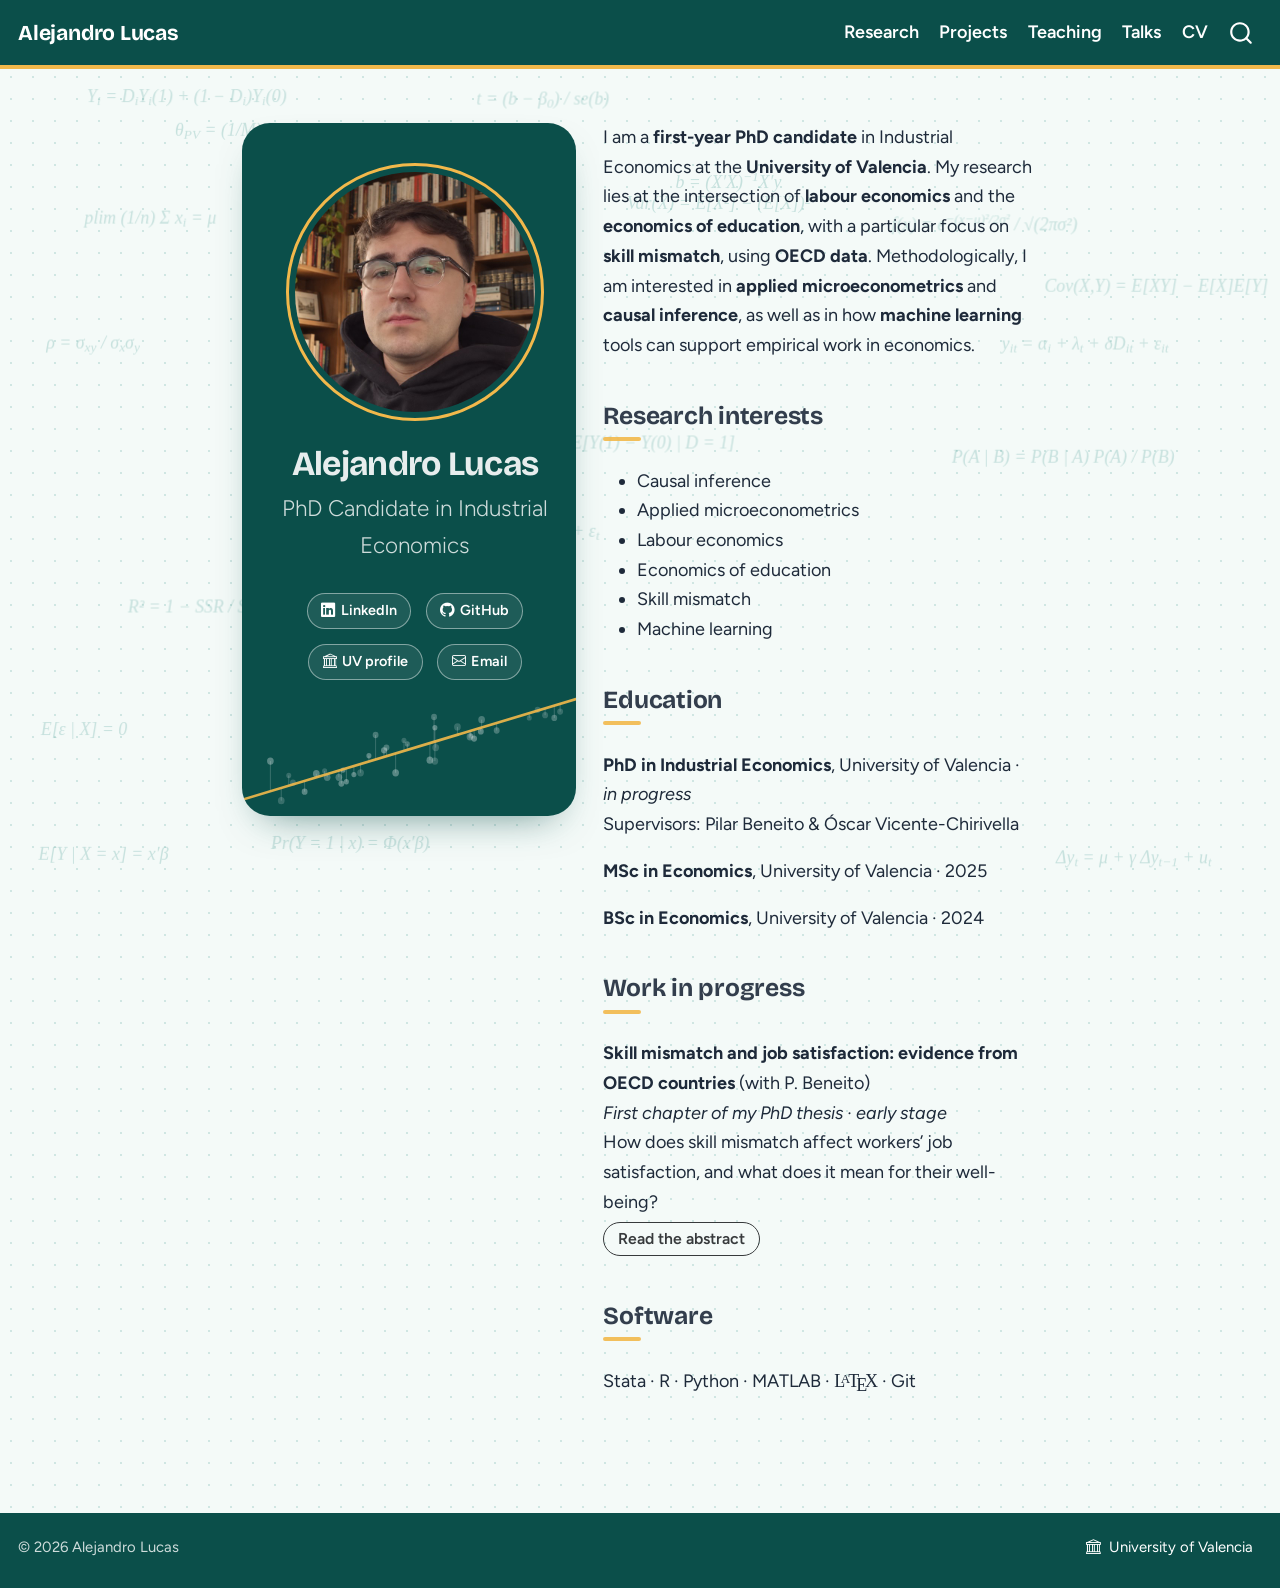
==== docs/index.html @ 22ff2247 "Initial commit" ====
<!DOCTYPE html>
<html xmlns="http://www.w3.org/1999/xhtml" lang="en" xml:lang="en"><head>

<meta charset="utf-8">
<meta name="generator" content="quarto-1.3.450">

<meta name="viewport" content="width=device-width, initial-scale=1.0, user-scalable=yes">


<title>Alejandro Lucas</title>
<style>
code{white-space: pre-wrap;}
span.smallcaps{font-variant: small-caps;}
div.columns{display: flex; gap: min(4vw, 1.5em);}
div.column{flex: auto; overflow-x: auto;}
div.hanging-indent{margin-left: 1.5em; text-indent: -1.5em;}
ul.task-list{list-style: none;}
ul.task-list li input[type="checkbox"] {
  width: 0.8em;
  margin: 0 0.8em 0.2em -1em; /* quarto-specific, see https://github.com/quarto-dev/quarto-cli/issues/4556 */ 
  vertical-align: middle;
}
</style>


<script src="site_libs/quarto-nav/quarto-nav.js"></script>
<script src="site_libs/quarto-nav/headroom.min.js"></script>
<script src="site_libs/clipboard/clipboard.min.js"></script>
<script src="site_libs/quarto-search/autocomplete.umd.js"></script>
<script src="site_libs/quarto-search/fuse.min.js"></script>
<script src="site_libs/quarto-search/quarto-search.js"></script>
<meta name="quarto:offset" content="./">
<link href="./files/favicon.svg" rel="icon" type="image/svg+xml">
<script src="site_libs/quarto-html/quarto.js"></script>
<script src="site_libs/quarto-html/popper.min.js"></script>
<script src="site_libs/quarto-html/tippy.umd.min.js"></script>
<link href="site_libs/quarto-html/tippy.css" rel="stylesheet">
<link href="site_libs/quarto-html/quarto-syntax-highlighting.css" rel="stylesheet" id="quarto-text-highlighting-styles">
<script src="site_libs/bootstrap/bootstrap.min.js"></script>
<link href="site_libs/bootstrap/bootstrap-icons.css" rel="stylesheet">
<link href="site_libs/bootstrap/bootstrap.min.css" rel="stylesheet" id="quarto-bootstrap" data-mode="light">
<script id="quarto-search-options" type="application/json">{
  "location": "navbar",
  "copy-button": false,
  "collapse-after": 3,
  "panel-placement": "end",
  "type": "overlay",
  "limit": 20,
  "language": {
    "search-no-results-text": "No results",
    "search-matching-documents-text": "matching documents",
    "search-copy-link-title": "Copy link to search",
    "search-hide-matches-text": "Hide additional matches",
    "search-more-match-text": "more match in this document",
    "search-more-matches-text": "more matches in this document",
    "search-clear-button-title": "Clear",
    "search-detached-cancel-button-title": "Cancel",
    "search-submit-button-title": "Submit",
    "search-label": "Search"
  }
}</script>
<style>html{ scroll-behavior: smooth; }</style>


</head>

<body class="nav-fixed fullcontent">

<div id="quarto-search-results"></div>
  <header id="quarto-header" class="headroom fixed-top">
    <nav class="navbar navbar-expand-lg navbar-dark ">
      <div class="navbar-container container-fluid">
      <div class="navbar-brand-container">
    <a class="navbar-brand" href="./index.html">
    <span class="navbar-title">Alejandro Lucas</span>
    </a>
  </div>
            <div id="quarto-search" class="" title="Search"></div>
          <button class="navbar-toggler" type="button" data-bs-toggle="collapse" data-bs-target="#navbarCollapse" aria-controls="navbarCollapse" aria-expanded="false" aria-label="Toggle navigation" onclick="if (window.quartoToggleHeadroom) { window.quartoToggleHeadroom(); }">
  <span class="navbar-toggler-icon"></span>
</button>
          <div class="collapse navbar-collapse" id="navbarCollapse">
            <ul class="navbar-nav navbar-nav-scroll ms-auto">
  <li class="nav-item">
    <a class="nav-link" href="./research.html" rel="" target="">
 <span class="menu-text">Research</span></a>
  </li>  
  <li class="nav-item">
    <a class="nav-link" href="./projects.html" rel="" target="">
 <span class="menu-text">Projects</span></a>
  </li>  
  <li class="nav-item">
    <a class="nav-link" href="./teaching.html" rel="" target="">
 <span class="menu-text">Teaching</span></a>
  </li>  
  <li class="nav-item">
    <a class="nav-link" href="./media.html" rel="" target="">
 <span class="menu-text">Talks</span></a>
  </li>  
  <li class="nav-item">
    <a class="nav-link" href="./files/CV.pdf" rel="" target="">
 <span class="menu-text">CV</span></a>
  </li>  
</ul>
            <div class="quarto-navbar-tools">
</div>
          </div> <!-- /navcollapse -->
      </div> <!-- /container-fluid -->
    </nav>
</header>
<!-- content -->
<div id="quarto-content" class="quarto-container page-columns page-rows-contents page-layout-article page-navbar">
<!-- sidebar -->
<!-- margin-sidebar -->
    
<!-- main -->
<div class="quarto-about-trestles">
  <div class="about-entity">
    <img src="files/profile.jpg" class="about-image
  round " style="height: 14em; width: 14em;">
<header id="title-block-header" class="quarto-title-block default">
<div class="quarto-title">
<h1 class="title">Alejandro Lucas</h1>
<p class="subtitle lead">PhD Candidate in Industrial Economics</p>
</div>
<div class="quarto-title-meta">
  </div>
</header>
    <div class="about-links">
  <a href="https://www.linkedin.com/in/alejandro-lucas-797530392/" class="about-link" rel="" target="">
    <i class="bi bi-linkedin"></i>
     <span class="about-link-text">LinkedIn</span>
  </a>
  <a href="https://github.com/aluse33" class="about-link" rel="" target="">
    <i class="bi bi-github"></i>
     <span class="about-link-text">GitHub</span>
  </a>
  <a href="https://www.uv.es/uvweb/universidad/es/ficha-persona-1285950309813.html?p2=lusea@uv.es&amp;idA=" class="about-link" rel="" target="">
    <i class="bi bi-bank"></i>
     <span class="about-link-text">UV profile</span>
  </a>
  <a href="mailto:alejandro.lucas@uv.es" class="about-link" rel="" target="">
    <i class="bi bi-envelope"></i>
     <span class="about-link-text">Email</span>
  </a>
</div>
  </div>
  <div class="about-contents"><main class="content" id="quarto-document-content">
<p>I am a <strong>first-year PhD candidate</strong> in Industrial Economics at the <strong>University of Valencia</strong>. My research lies at the intersection of <strong>labour economics</strong> and the <strong>economics of education</strong>, with a particular focus on <strong>skill mismatch</strong>, using <strong>OECD data</strong>. Methodologically, I am interested in <strong>applied microeconometrics</strong> and <strong>causal inference</strong>, as well as in how <strong>machine learning</strong> tools can support empirical work in economics.</p>
<section id="research-interests" class="level2">
<h2 data-anchor-id="research-interests">Research interests</h2>
<ul>
<li>Causal inference</li>
<li>Applied microeconometrics</li>
<li>Labour economics</li>
<li>Economics of education</li>
<li>Skill mismatch</li>
<li>Machine learning</li>
</ul>
</section>
<section id="education" class="level2">
<h2 data-anchor-id="education">Education</h2>
<p><strong>PhD in Industrial Economics</strong>, University of Valencia · <em>in progress</em><br>
Supervisors: Pilar Beneito &amp; Óscar Vicente-Chirivella</p>
<p><strong>MSc in Economics</strong>, University of Valencia · 2025</p>
<p><strong>BSc in Economics</strong>, University of Valencia · 2024</p>
</section>
<section id="work-in-progress" class="level2">
<h2 data-anchor-id="work-in-progress">Work in progress</h2>
<p><strong>Skill mismatch and job satisfaction: evidence from OECD countries</strong> (with P. Beneito)<br>
<em>First chapter of my PhD thesis · early stage</em><br>
How does skill mismatch affect workers’ job satisfaction, and what does it mean for their well-being?<br>
<a href="./research.html" class="btn btn-outline-dark btn-sm">Read the abstract</a></p>
</section>
<section id="software" class="level2">
<h2 data-anchor-id="software">Software</h2>
<p>Stata · R · Python · MATLAB · <span class="latex">L<span class="latex-a">a</span>T<span class="latex-e">e</span>X</span> · Git</p>


</section>
</main></div>
</div>
 <!-- /main -->
<!-- Ecuaciones que flotan por el fondo de la página.
     Para quitarlas: borra la línea "include-after-body: equations.html" de _quarto.yml.
     Para añadir o cambiar ecuaciones: edita la lista EQS de abajo (se admite <sub> y <sup>). -->
<div class="eq-float" aria-hidden="true"></div>
<script>
(function () {
  var EQS = [
    "b = (X′X)<sup>−1</sup>X′y",
    "τ<sub>ATT</sub> = E[Y(1) − Y(0) | D = 1]",
    "E[ε | X] = 0",
    "LATE = Cov(Y,Z) / Cov(D,Z)",
    "y<sub>t</sub> = φ y<sub>t−1</sub> + ε<sub>t</sub>",
    "Pr(Y = 1 | x) = Φ(x′β)",
    "Y<sub>i</sub> = D<sub>i</sub>Y<sub>i</sub>(1) + (1 − D<sub>i</sub>)Y<sub>i</sub>(0)",
    "y<sub>it</sub> = α<sub>i</sub> + λ<sub>t</sub> + δD<sub>it</sub> + ε<sub>it</sub>",
    "√n (b − β) → N(0, V)",
    "Var(X) = E[X²] − (E[X])²",
    "Cov(X,Y) = E[XY] − E[X]E[Y]",
    "P(A | B) = P(B | A) P(A) / P(B)",
    "f(x) = e<sup>−(x−μ)²/2σ²</sup> / √(2πσ²)",
    "ℓ(θ) = Σ<sub>i</sub> log f(y<sub>i</sub> ; θ)",
    "R² = 1 − SSR / SST",
    "t = (b − β<sub>0</sub>) / se(b)",
    "min<sub>β</sub> Σ<sub>i</sub> (y<sub>i</sub> − x<sub>i</sub>′β)²",
    "ρ = σ<sub>xy</sub> / σ<sub>x</sub>σ<sub>y</sub>",
    "Δy<sub>t</sub> = μ + γ Δy<sub>t−1</sub> + u<sub>t</sub>",
    "E[Y | X = x] = x′β",
    "plim (1/n) Σ x<sub>i</sub> = μ",
    "θ<sub>PV</sub> = (1/M) Σ<sub>m</sub> θ<sub>m</sub>"
  ];

  var box = document.querySelector(".eq-float");
  if (!box) return;
  document.body.prepend(box);   // directamente en <body>, por detrás de todo el contenido
  var still = window.matchMedia("(prefers-reduced-motion: reduce)").matches;
  var n = window.innerWidth < 768 ? 10 : EQS.length;
  var W, H, items = [];

  function size() { W = window.innerWidth; H = window.innerHeight; }
  size();
  window.addEventListener("resize", size);

  for (var i = 0; i < n; i++) {
    var el = document.createElement("span");
    el.innerHTML = EQS[i];
    box.appendChild(el);
    var ang = Math.random() * 2 * Math.PI, speed = 6 + Math.random() * 10; // píxeles por segundo
    items.push({ el: el, x: Math.random() * W, y: Math.random() * H,
                 vx: Math.cos(ang) * speed, vy: Math.sin(ang) * speed, w: 0, h: 0 });
  }
  items.forEach(function (it) { it.w = it.el.offsetWidth; it.h = it.el.offsetHeight; });

  function place(it) { it.el.style.transform = "translate(" + it.x + "px," + it.y + "px)"; }
  items.forEach(place);
  if (still) return;

  var last = performance.now();
  function tick(now) {
    var dt = Math.min((now - last) / 1000, 0.1); last = now;
    items.forEach(function (it) {
      it.x += it.vx * dt; it.y += it.vy * dt;
      // al salir por un borde, reaparece por el contrario
      if (it.x > W) it.x = -it.w; else if (it.x < -it.w) it.x = W;
      if (it.y > H) it.y = -it.h; else if (it.y < -it.h) it.y = H;
      place(it);
    });
    requestAnimationFrame(tick);
  }
  requestAnimationFrame(tick);
})();
</script>
<script id="quarto-html-after-body" type="application/javascript">
window.document.addEventListener("DOMContentLoaded", function (event) {
  const toggleBodyColorMode = (bsSheetEl) => {
    const mode = bsSheetEl.getAttribute("data-mode");
    const bodyEl = window.document.querySelector("body");
    if (mode === "dark") {
      bodyEl.classList.add("quarto-dark");
      bodyEl.classList.remove("quarto-light");
    } else {
      bodyEl.classList.add("quarto-light");
      bodyEl.classList.remove("quarto-dark");
    }
  }
  const toggleBodyColorPrimary = () => {
    const bsSheetEl = window.document.querySelector("link#quarto-bootstrap");
    if (bsSheetEl) {
      toggleBodyColorMode(bsSheetEl);
    }
  }
  toggleBodyColorPrimary();  
  const isCodeAnnotation = (el) => {
    for (const clz of el.classList) {
      if (clz.startsWith('code-annotation-')) {                     
        return true;
      }
    }
    return false;
  }
  const clipboard = new window.ClipboardJS('.code-copy-button', {
    text: function(trigger) {
      const codeEl = trigger.previousElementSibling.cloneNode(true);
      for (const childEl of codeEl.children) {
        if (isCodeAnnotation(childEl)) {
          childEl.remove();
        }
      }
      return codeEl.innerText;
    }
  });
  clipboard.on('success', function(e) {
    // button target
    const button = e.trigger;
    // don't keep focus
    button.blur();
    // flash "checked"
    button.classList.add('code-copy-button-checked');
    var currentTitle = button.getAttribute("title");
    button.setAttribute("title", "Copied!");
    let tooltip;
    if (window.bootstrap) {
      button.setAttribute("data-bs-toggle", "tooltip");
      button.setAttribute("data-bs-placement", "left");
      button.setAttribute("data-bs-title", "Copied!");
      tooltip = new bootstrap.Tooltip(button, 
        { trigger: "manual", 
          customClass: "code-copy-button-tooltip",
          offset: [0, -8]});
      tooltip.show();    
    }
    setTimeout(function() {
      if (tooltip) {
        tooltip.hide();
        button.removeAttribute("data-bs-title");
        button.removeAttribute("data-bs-toggle");
        button.removeAttribute("data-bs-placement");
      }
      button.setAttribute("title", currentTitle);
      button.classList.remove('code-copy-button-checked');
    }, 1000);
    // clear code selection
    e.clearSelection();
  });
  function tippyHover(el, contentFn) {
    const config = {
      allowHTML: true,
      content: contentFn,
      maxWidth: 500,
      delay: 100,
      arrow: false,
      appendTo: function(el) {
          return el.parentElement;
      },
      interactive: true,
      interactiveBorder: 10,
      theme: 'quarto',
      placement: 'bottom-start'
    };
    window.tippy(el, config); 
  }
  const noterefs = window.document.querySelectorAll('a[role="doc-noteref"]');
  for (var i=0; i<noterefs.length; i++) {
    const ref = noterefs[i];
    tippyHover(ref, function() {
      // use id or data attribute instead here
      let href = ref.getAttribute('data-footnote-href') || ref.getAttribute('href');
      try { href = new URL(href).hash; } catch {}
      const id = href.replace(/^#\/?/, "");
      const note = window.document.getElementById(id);
      return note.innerHTML;
    });
  }
      let selectedAnnoteEl;
      const selectorForAnnotation = ( cell, annotation) => {
        let cellAttr = 'data-code-cell="' + cell + '"';
        let lineAttr = 'data-code-annotation="' +  annotation + '"';
        const selector = 'span[' + cellAttr + '][' + lineAttr + ']';
        return selector;
      }
      const selectCodeLines = (annoteEl) => {
        const doc = window.document;
        const targetCell = annoteEl.getAttribute("data-target-cell");
        const targetAnnotation = annoteEl.getAttribute("data-target-annotation");
        const annoteSpan = window.document.querySelector(selectorForAnnotation(targetCell, targetAnnotation));
        const lines = annoteSpan.getAttribute("data-code-lines").split(",");
        const lineIds = lines.map((line) => {
          return targetCell + "-" + line;
        })
        let top = null;
        let height = null;
        let parent = null;
        if (lineIds.length > 0) {
            //compute the position of the single el (top and bottom and make a div)
            const el = window.document.getElementById(lineIds[0]);
            top = el.offsetTop;
            height = el.offsetHeight;
            parent = el.parentElement.parentElement;
          if (lineIds.length > 1) {
            const lastEl = window.document.getElementById(lineIds[lineIds.length - 1]);
            const bottom = lastEl.offsetTop + lastEl.offsetHeight;
            height = bottom - top;
          }
          if (top !== null && height !== null && parent !== null) {
            // cook up a div (if necessary) and position it 
            let div = window.document.getElementById("code-annotation-line-highlight");
            if (div === null) {
              div = window.document.createElement("div");
              div.setAttribute("id", "code-annotation-line-highlight");
              div.style.position = 'absolute';
              parent.appendChild(div);
            }
            div.style.top = top - 2 + "px";
            div.style.height = height + 4 + "px";
            let gutterDiv = window.document.getElementById("code-annotation-line-highlight-gutter");
            if (gutterDiv === null) {
              gutterDiv = window.document.createElement("div");
              gutterDiv.setAttribute("id", "code-annotation-line-highlight-gutter");
              gutterDiv.style.position = 'absolute';
              const codeCell = window.document.getElementById(targetCell);
              const gutter = codeCell.querySelector('.code-annotation-gutter');
              gutter.appendChild(gutterDiv);
            }
            gutterDiv.style.top = top - 2 + "px";
            gutterDiv.style.height = height + 4 + "px";
          }
          selectedAnnoteEl = annoteEl;
        }
      };
      const unselectCodeLines = () => {
        const elementsIds = ["code-annotation-line-highlight", "code-annotation-line-highlight-gutter"];
        elementsIds.forEach((elId) => {
          const div = window.document.getElementById(elId);
          if (div) {
            div.remove();
          }
        });
        selectedAnnoteEl = undefined;
      };
      // Attach click handler to the DT
      const annoteDls = window.document.querySelectorAll('dt[data-target-cell]');
      for (const annoteDlNode of annoteDls) {
        annoteDlNode.addEventListener('click', (event) => {
          const clickedEl = event.target;
          if (clickedEl !== selectedAnnoteEl) {
            unselectCodeLines();
            const activeEl = window.document.querySelector('dt[data-target-cell].code-annotation-active');
            if (activeEl) {
              activeEl.classList.remove('code-annotation-active');
            }
            selectCodeLines(clickedEl);
            clickedEl.classList.add('code-annotation-active');
          } else {
            // Unselect the line
            unselectCodeLines();
            clickedEl.classList.remove('code-annotation-active');
          }
        });
      }
  const findCites = (el) => {
    const parentEl = el.parentElement;
    if (parentEl) {
      const cites = parentEl.dataset.cites;
      if (cites) {
        return {
          el,
          cites: cites.split(' ')
        };
      } else {
        return findCites(el.parentElement)
      }
    } else {
      return undefined;
    }
  };
  var bibliorefs = window.document.querySelectorAll('a[role="doc-biblioref"]');
  for (var i=0; i<bibliorefs.length; i++) {
    const ref = bibliorefs[i];
    const citeInfo = findCites(ref);
    if (citeInfo) {
      tippyHover(citeInfo.el, function() {
        var popup = window.document.createElement('div');
        citeInfo.cites.forEach(function(cite) {
          var citeDiv = window.document.createElement('div');
          citeDiv.classList.add('hanging-indent');
          citeDiv.classList.add('csl-entry');
          var biblioDiv = window.document.getElementById('ref-' + cite);
          if (biblioDiv) {
            citeDiv.innerHTML = biblioDiv.innerHTML;
          }
          popup.appendChild(citeDiv);
        });
        return popup.innerHTML;
      });
    }
  }
});
</script>
</div> <!-- /content -->
<footer class="footer">
  <div class="nav-footer">
    <div class="nav-footer-left">© 2026 Alejandro Lucas</div>   
    <div class="nav-footer-center">
      &nbsp;
    </div>
    <div class="nav-footer-right">
      <ul class="footer-items list-unstyled">
    <li class="nav-item">
    <a class="nav-link" href="https://www.uv.es"><i class="bi bi-bank"></i>&nbsp; University of Valencia</a>
  </li>  
</ul>
    </div>
  </div>
</footer>



<script src="site_libs/quarto-html/zenscroll-min.js"></script>
</body></html>
---- docs/site_libs/quarto-html/tippy.css ----
.tippy-box[data-animation=fade][data-state=hidden]{opacity:0}[data-tippy-root]{max-width:calc(100vw - 10px)}.tippy-box{position:relative;background-color:#333;color:#fff;border-radius:4px;font-size:14px;line-height:1.4;white-space:normal;outline:0;transition-property:transform,visibility,opacity}.tippy-box[data-placement^=top]>.tippy-arrow{bottom:0}.tippy-box[data-placement^=top]>.tippy-arrow:before{bottom:-7px;left:0;border-width:8px 8px 0;border-top-color:initial;transform-origin:center top}.tippy-box[data-placement^=bottom]>.tippy-arrow{top:0}.tippy-box[data-placement^=bottom]>.tippy-arrow:before{top:-7px;left:0;border-width:0 8px 8px;border-bottom-color:initial;transform-origin:center bottom}.tippy-box[data-placement^=left]>.tippy-arrow{right:0}.tippy-box[data-placement^=left]>.tippy-arrow:before{border-width:8px 0 8px 8px;border-left-color:initial;right:-7px;transform-origin:center left}.tippy-box[data-placement^=right]>.tippy-arrow{left:0}.tippy-box[data-placement^=right]>.tippy-arrow:before{left:-7px;border-width:8px 8px 8px 0;border-right-color:initial;transform-origin:center right}.tippy-box[data-inertia][data-state=visible]{transition-timing-function:cubic-bezier(.54,1.5,.38,1.11)}.tippy-arrow{width:16px;height:16px;color:#333}.tippy-arrow:before{content:"";position:absolute;border-color:transparent;border-style:solid}.tippy-content{position:relative;padding:5px 9px;z-index:1}
---- docs/site_libs/quarto-html/quarto-syntax-highlighting.css ----
/* quarto syntax highlight colors */
:root {
  --quarto-hl-ot-color: #003B4F;
  --quarto-hl-at-color: #657422;
  --quarto-hl-ss-color: #20794D;
  --quarto-hl-an-color: #5E5E5E;
  --quarto-hl-fu-color: #4758AB;
  --quarto-hl-st-color: #20794D;
  --quarto-hl-cf-color: #003B4F;
  --quarto-hl-op-color: #5E5E5E;
  --quarto-hl-er-color: #AD0000;
  --quarto-hl-bn-color: #AD0000;
  --quarto-hl-al-color: #AD0000;
  --quarto-hl-va-color: #111111;
  --quarto-hl-bu-color: inherit;
  --quarto-hl-ex-color: inherit;
  --quarto-hl-pp-color: #AD0000;
  --quarto-hl-in-color: #5E5E5E;
  --quarto-hl-vs-color: #20794D;
  --quarto-hl-wa-color: #5E5E5E;
  --quarto-hl-do-color: #5E5E5E;
  --quarto-hl-im-color: #00769E;
  --quarto-hl-ch-color: #20794D;
  --quarto-hl-dt-color: #AD0000;
  --quarto-hl-fl-color: #AD0000;
  --quarto-hl-co-color: #5E5E5E;
  --quarto-hl-cv-color: #5E5E5E;
  --quarto-hl-cn-color: #8f5902;
  --quarto-hl-sc-color: #5E5E5E;
  --quarto-hl-dv-color: #AD0000;
  --quarto-hl-kw-color: #003B4F;
}

/* other quarto variables */
:root {
  --quarto-font-monospace: SFMono-Regular, Menlo, Monaco, Consolas, "Liberation Mono", "Courier New", monospace;
}

pre > code.sourceCode > span {
  color: #003B4F;
}

code span {
  color: #003B4F;
}

code.sourceCode > span {
  color: #003B4F;
}

div.sourceCode,
div.sourceCode pre.sourceCode {
  color: #003B4F;
}

code span.ot {
  color: #003B4F;
  font-style: inherit;
}

code span.at {
  color: #657422;
  font-style: inherit;
}

code span.ss {
  color: #20794D;
  font-style: inherit;
}

code span.an {
  color: #5E5E5E;
  font-style: inherit;
}

code span.fu {
  color: #4758AB;
  font-style: inherit;
}

code span.st {
  color: #20794D;
  font-style: inherit;
}

code span.cf {
  color: #003B4F;
  font-style: inherit;
}

code span.op {
  color: #5E5E5E;
  font-style: inherit;
}

code span.er {
  color: #AD0000;
  font-style: inherit;
}

code span.bn {
  color: #AD0000;
  font-style: inherit;
}

code span.al {
  color: #AD0000;
  font-style: inherit;
}

code span.va {
  color: #111111;
  font-style: inherit;
}

code span.bu {
  font-style: inherit;
}

code span.ex {
  font-style: inherit;
}

code span.pp {
  color: #AD0000;
  font-style: inherit;
}

code span.in {
  color: #5E5E5E;
  font-style: inherit;
}

code span.vs {
  color: #20794D;
  font-style: inherit;
}

code span.wa {
  color: #5E5E5E;
  font-style: italic;
}

code span.do {
  color: #5E5E5E;
  font-style: italic;
}

code span.im {
  color: #00769E;
  font-style: inherit;
}

code span.ch {
  color: #20794D;
  font-style: inherit;
}

code span.dt {
  color: #AD0000;
  font-style: inherit;
}

code span.fl {
  color: #AD0000;
  font-style: inherit;
}

code span.co {
  color: #5E5E5E;
  font-style: inherit;
}

code span.cv {
  color: #5E5E5E;
  font-style: italic;
}

code span.cn {
  color: #8f5902;
  font-style: inherit;
}

code span.sc {
  color: #5E5E5E;
  font-style: inherit;
}

code span.dv {
  color: #AD0000;
  font-style: inherit;
}

code span.kw {
  color: #003B4F;
  font-style: inherit;
}

.prevent-inlining {
  content: "</";
}

/*# sourceMappingURL=debc5d5d77c3f9108843748ff7464032.css.map */
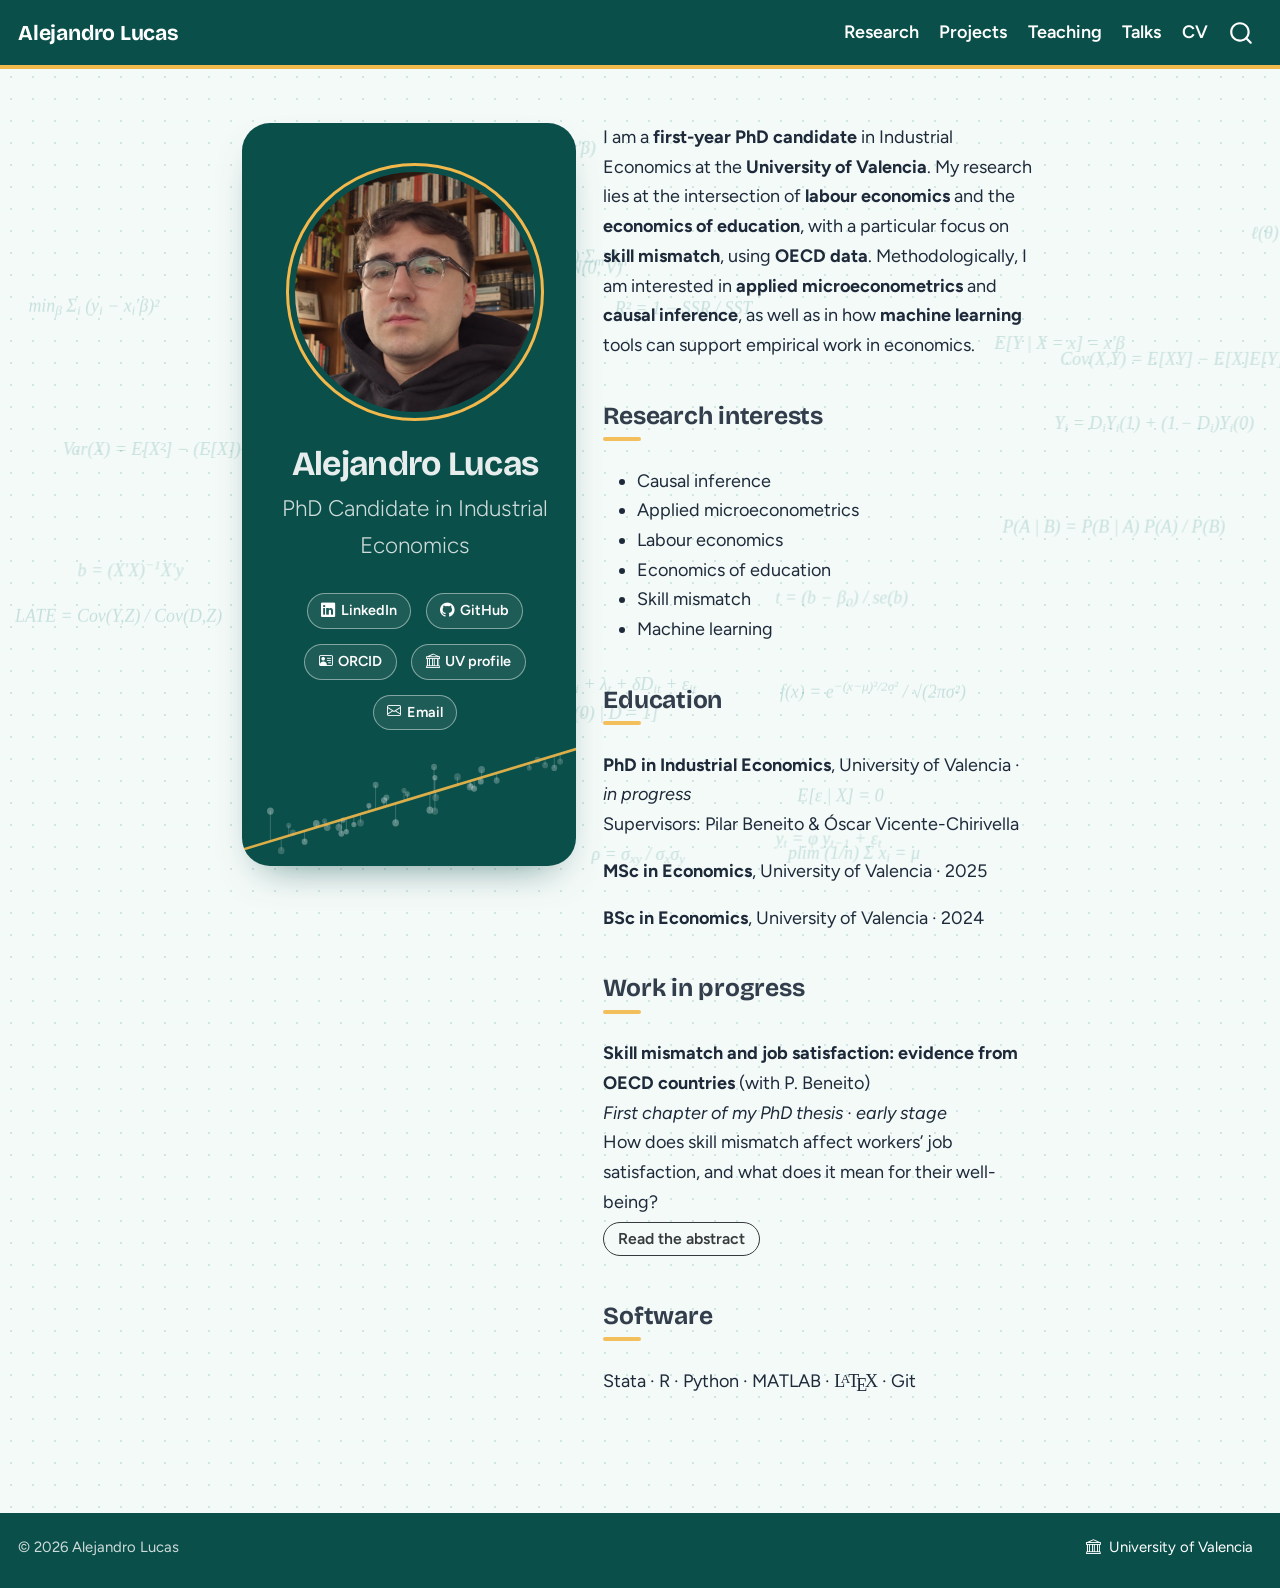
==== commit 310bbf2d: "Add ORCID" ====
--- a/docs/index.html
+++ b/docs/index.html
@@ -134,6 +134,10 @@
   <a href="https://github.com/aluse33" class="about-link" rel="" target="">
     <i class="bi bi-github"></i>
      <span class="about-link-text">GitHub</span>
+  </a>
+  <a href="https://orcid.org/0009-0009-2431-8447" class="about-link" rel="" target="">
+    <i class="bi bi-person-vcard"></i>
+     <span class="about-link-text">ORCID</span>
   </a>
   <a href="https://www.uv.es/uvweb/universidad/es/ficha-persona-1285950309813.html?p2=lusea@uv.es&amp;idA=" class="about-link" rel="" target="">
     <i class="bi bi-bank"></i>
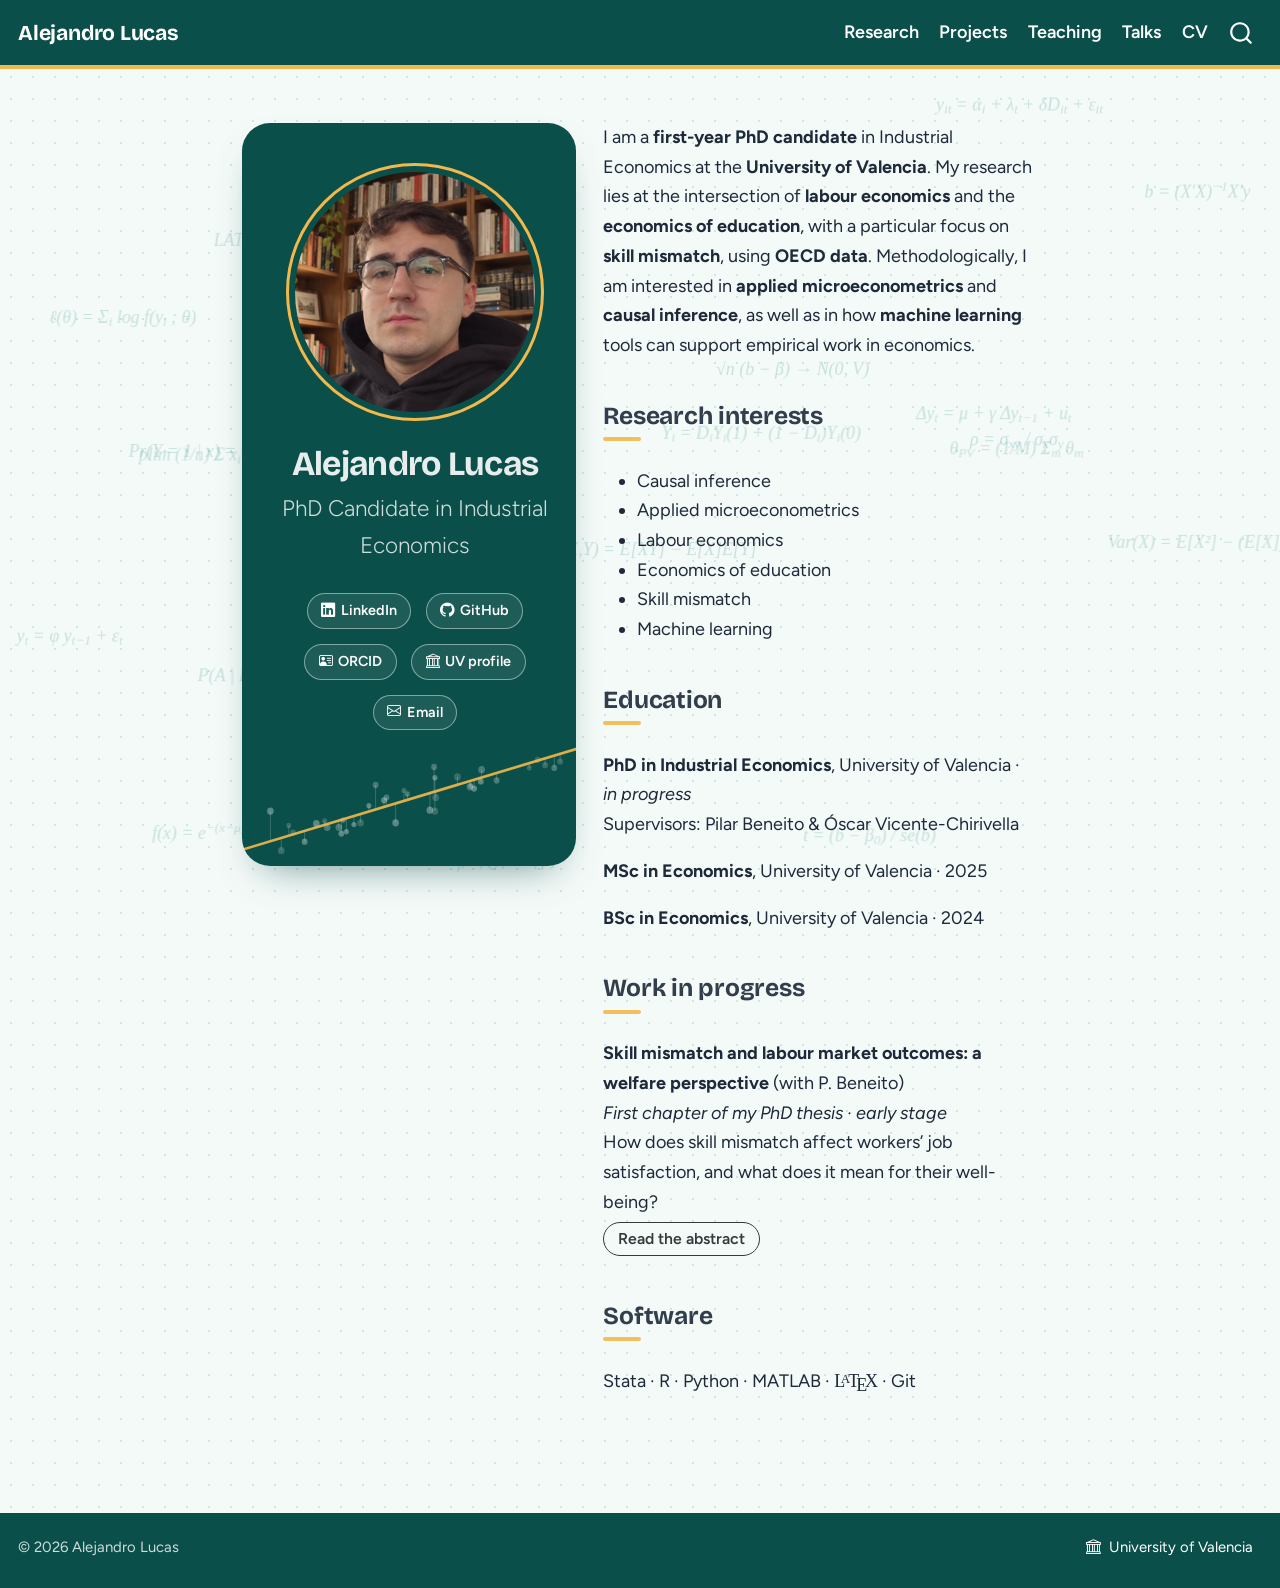
==== commit 70c43913: "title" ====
--- a/docs/index.html
+++ b/docs/index.html
@@ -171,7 +171,7 @@
 </section>
 <section id="work-in-progress" class="level2">
 <h2 data-anchor-id="work-in-progress">Work in progress</h2>
-<p><strong>Skill mismatch and job satisfaction: evidence from OECD countries</strong> (with P. Beneito)<br>
+<p><strong>Skill mismatch and labour market outcomes: a welfare perspective</strong> (with P. Beneito)<br>
 <em>First chapter of my PhD thesis · early stage</em><br>
 How does skill mismatch affect workers’ job satisfaction, and what does it mean for their well-being?<br>
 <a href="./research.html" class="btn btn-outline-dark btn-sm">Read the abstract</a></p>
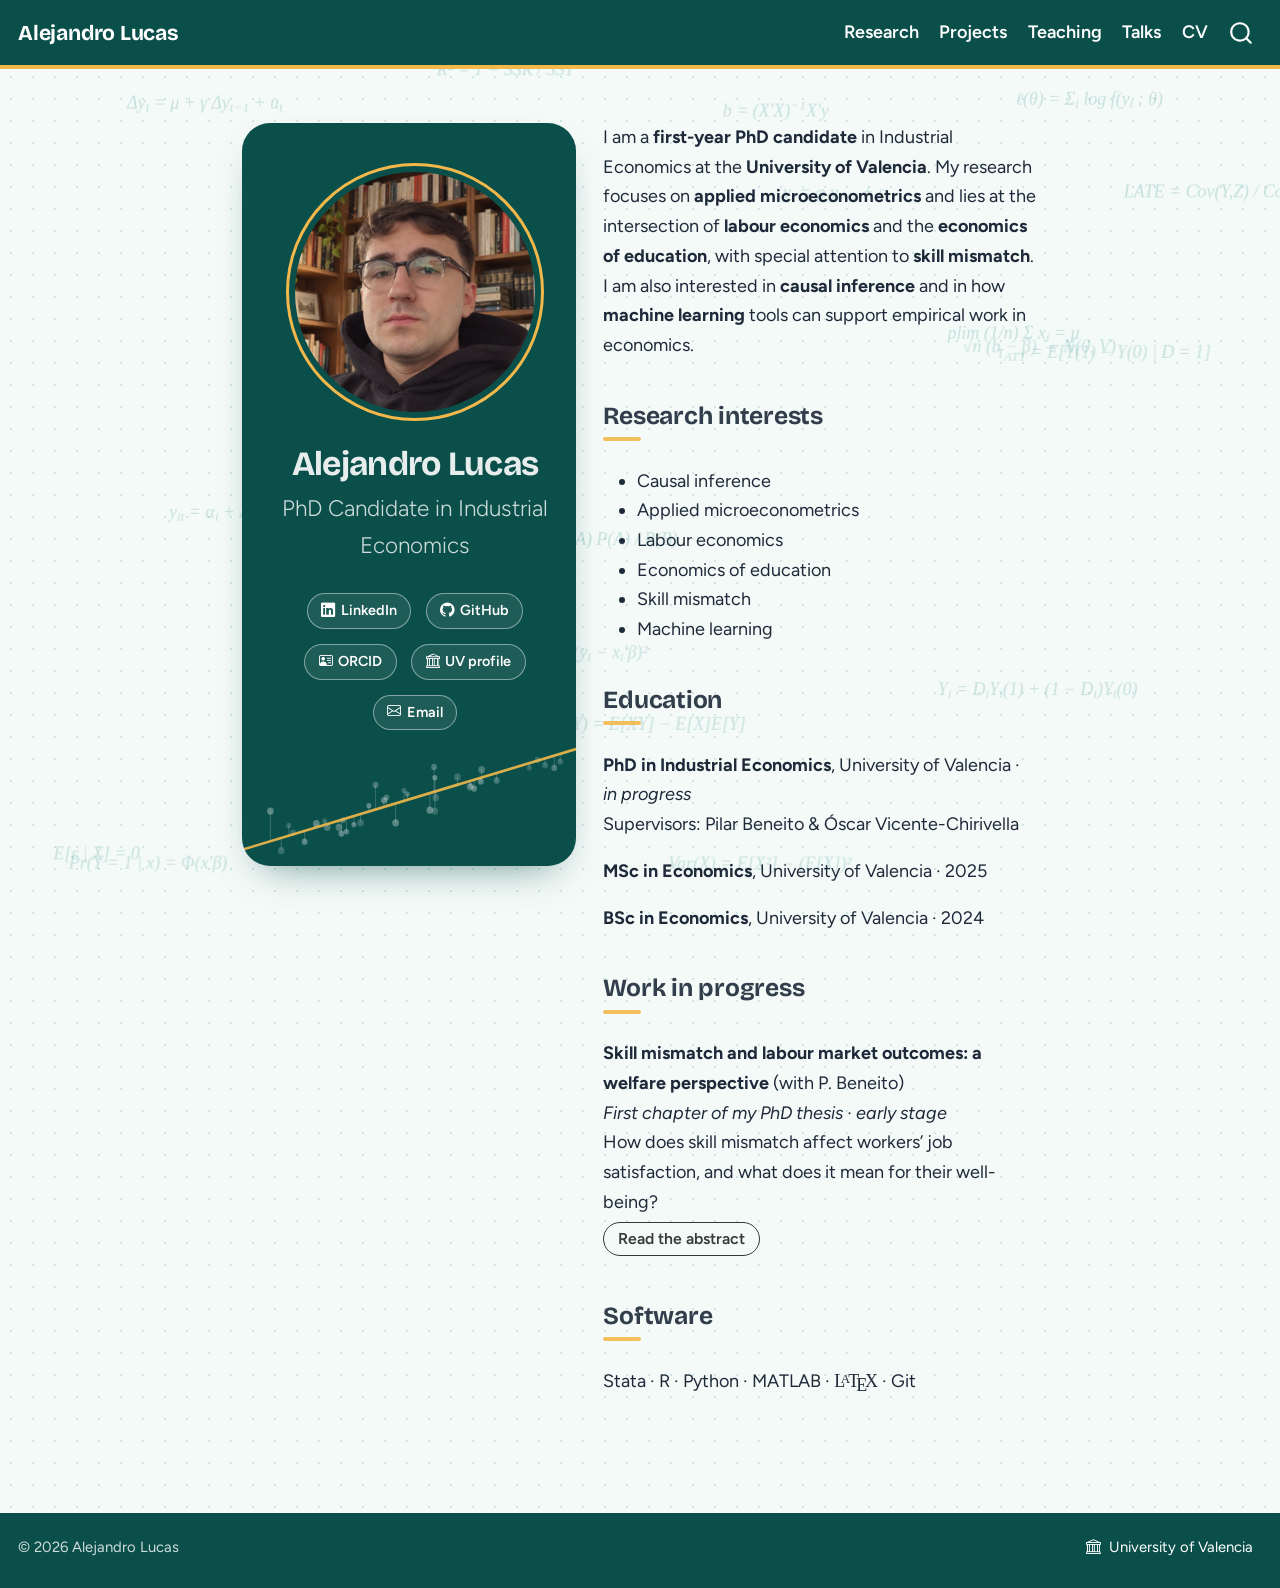
==== commit 9cd21bbb: "my research focuses..." ====
--- a/docs/index.html
+++ b/docs/index.html
@@ -150,7 +150,7 @@
 </div>
   </div>
   <div class="about-contents"><main class="content" id="quarto-document-content">
-<p>I am a <strong>first-year PhD candidate</strong> in Industrial Economics at the <strong>University of Valencia</strong>. My research lies at the intersection of <strong>labour economics</strong> and the <strong>economics of education</strong>, with a particular focus on <strong>skill mismatch</strong>, using <strong>OECD data</strong>. Methodologically, I am interested in <strong>applied microeconometrics</strong> and <strong>causal inference</strong>, as well as in how <strong>machine learning</strong> tools can support empirical work in economics.</p>
+<p>I am a <strong>first-year PhD candidate</strong> in Industrial Economics at the <strong>University of Valencia</strong>. My research focuses on <strong>applied microeconometrics</strong> and lies at the intersection of <strong>labour economics</strong> and the <strong>economics of education</strong>, with special attention to <strong>skill mismatch</strong>. I am also interested in <strong>causal inference</strong> and in how <strong>machine learning</strong> tools can support empirical work in economics.</p>
 <section id="research-interests" class="level2">
 <h2 data-anchor-id="research-interests">Research interests</h2>
 <ul>
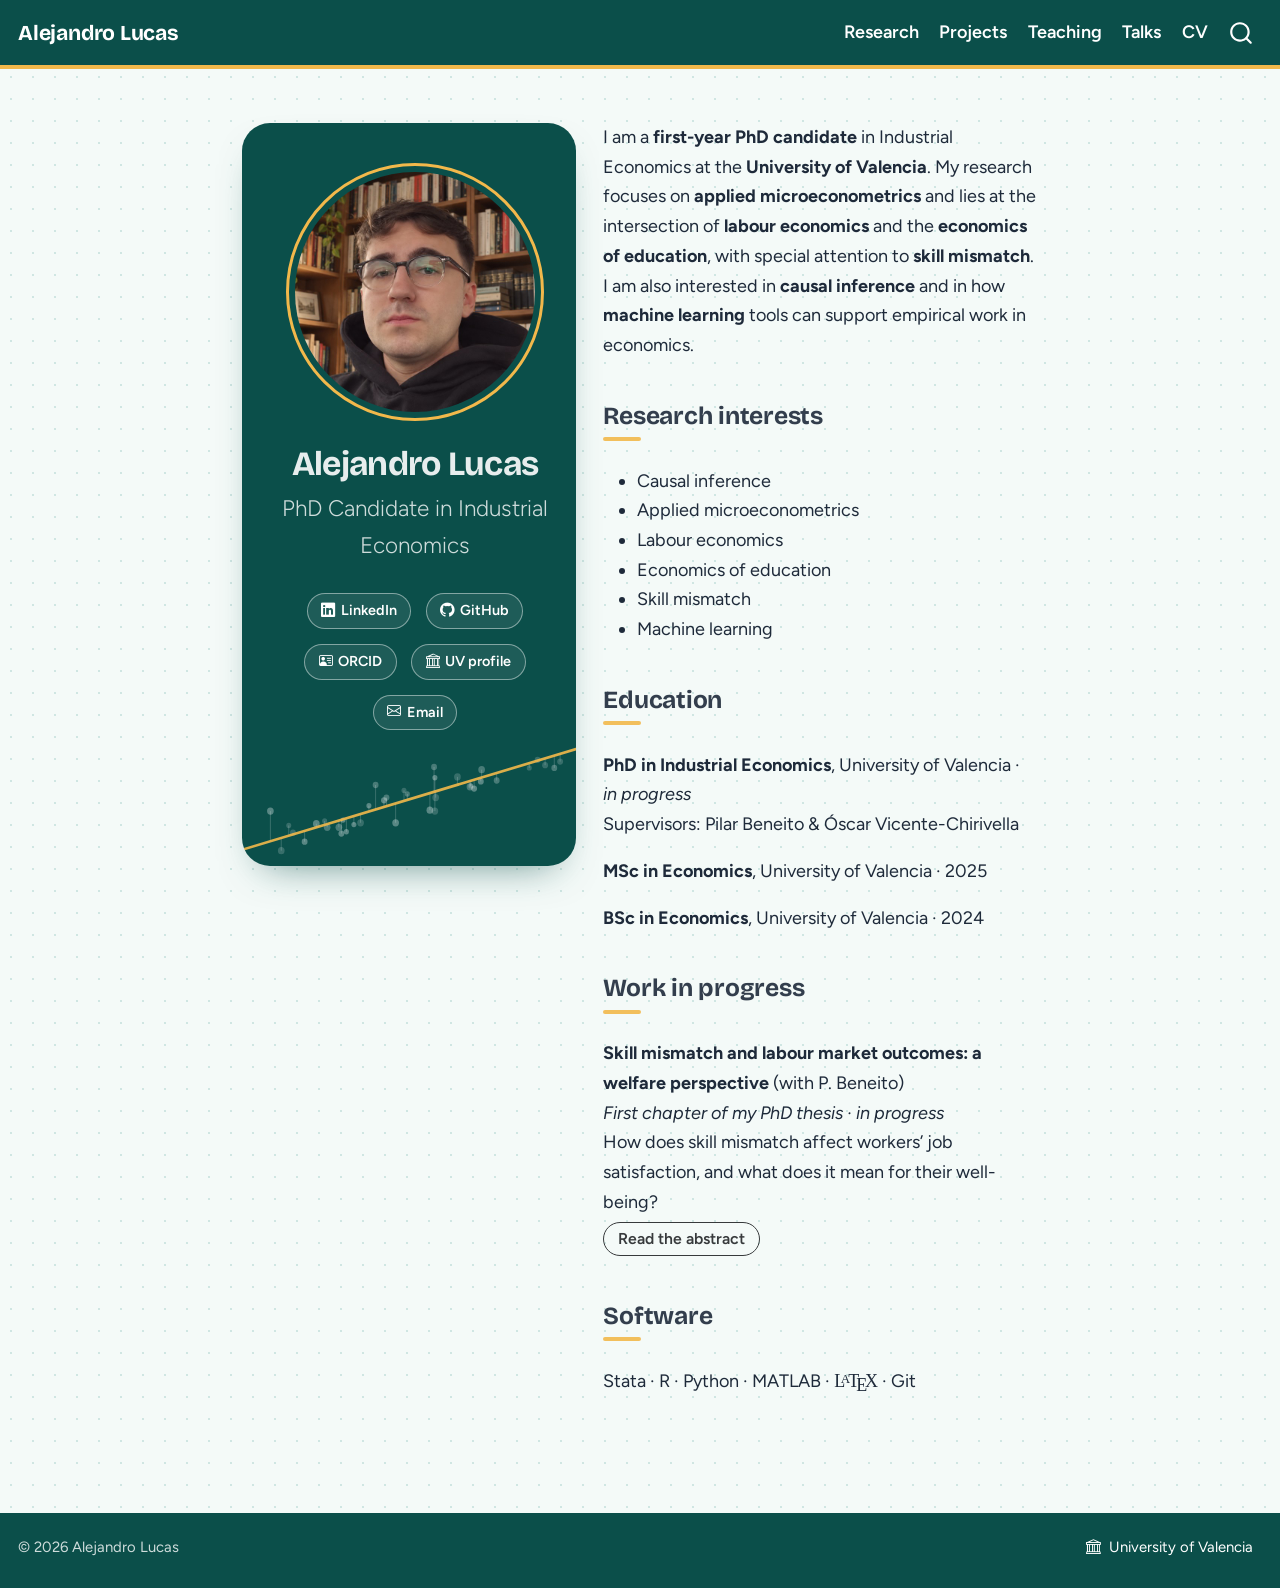
==== commit ed8cfede: "slides request" ====
--- a/docs/index.html
+++ b/docs/index.html
@@ -172,7 +172,7 @@
 <section id="work-in-progress" class="level2">
 <h2 data-anchor-id="work-in-progress">Work in progress</h2>
 <p><strong>Skill mismatch and labour market outcomes: a welfare perspective</strong> (with P. Beneito)<br>
-<em>First chapter of my PhD thesis · early stage</em><br>
+<em>First chapter of my PhD thesis · in progress</em><br>
 How does skill mismatch affect workers’ job satisfaction, and what does it mean for their well-being?<br>
 <a href="./research.html" class="btn btn-outline-dark btn-sm">Read the abstract</a></p>
 </section>
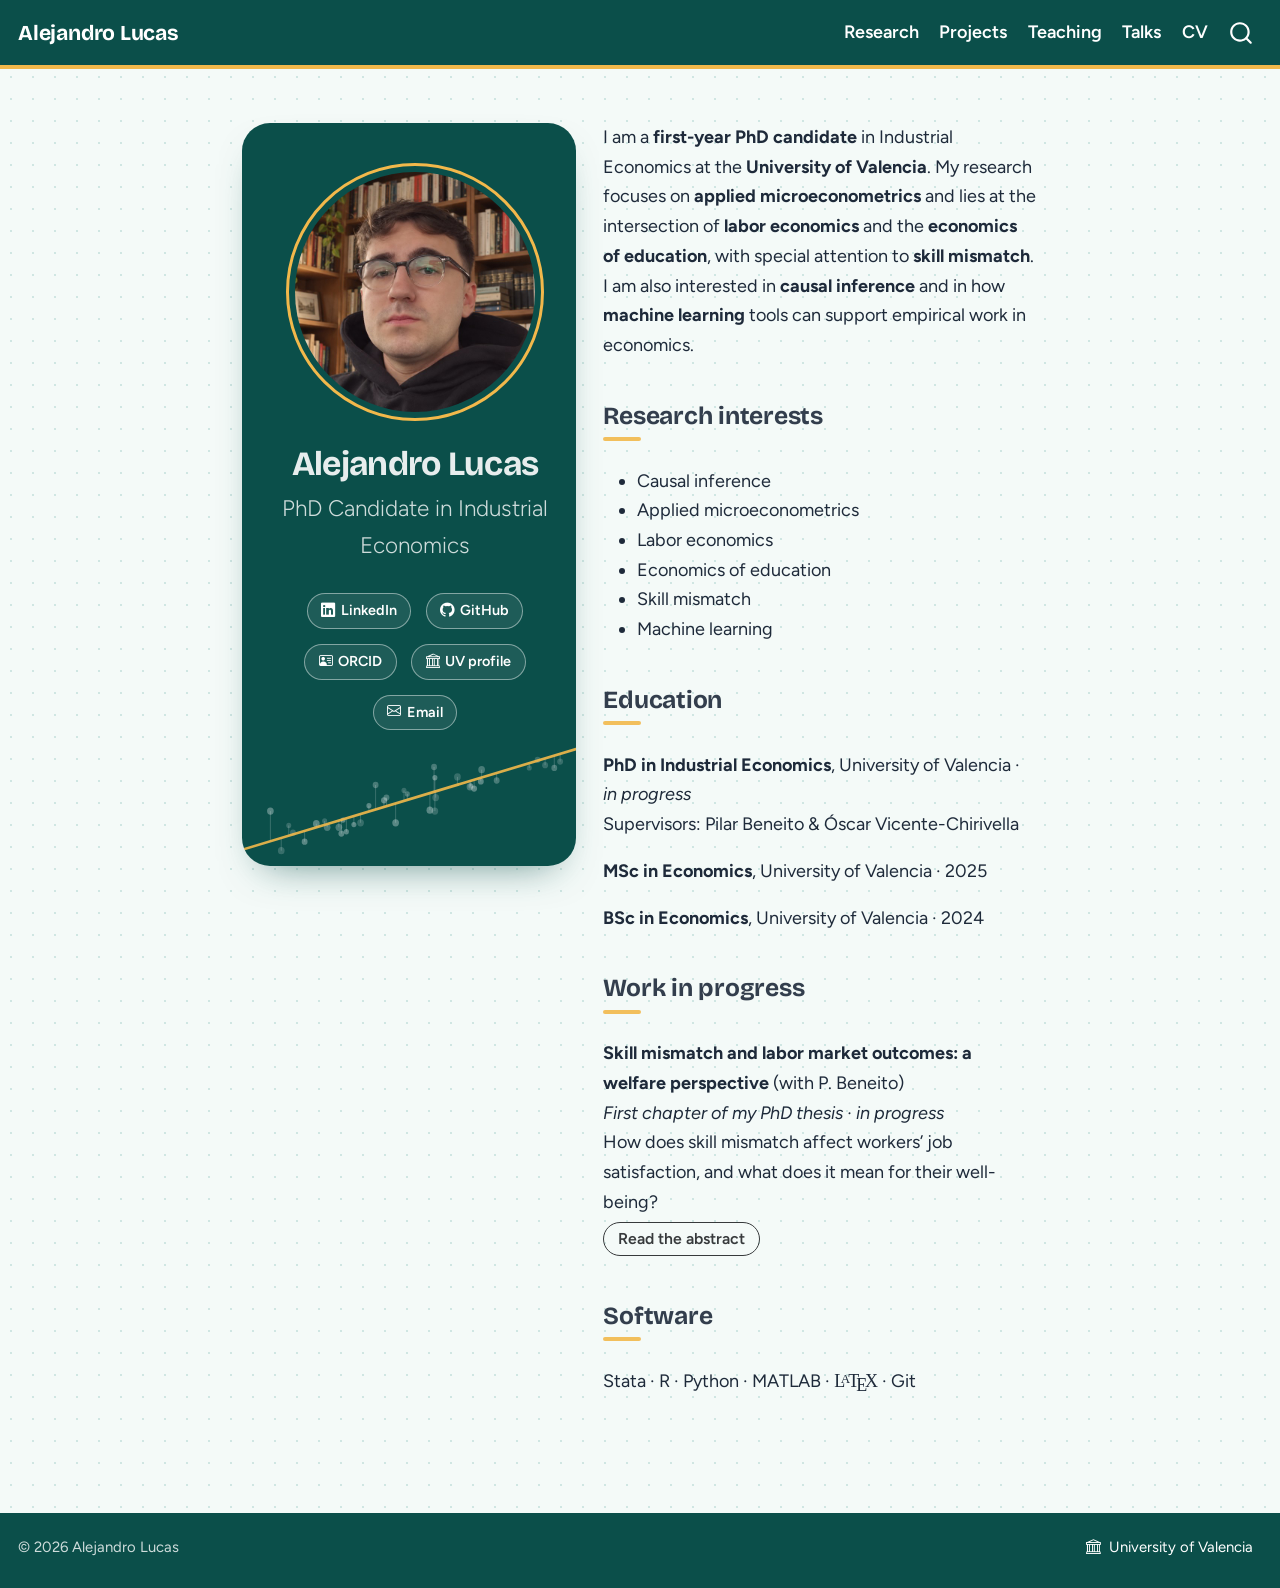
==== commit fc1f67a7: "changes labor" ====
--- a/docs/index.html
+++ b/docs/index.html
@@ -150,13 +150,13 @@
 </div>
   </div>
   <div class="about-contents"><main class="content" id="quarto-document-content">
-<p>I am a <strong>first-year PhD candidate</strong> in Industrial Economics at the <strong>University of Valencia</strong>. My research focuses on <strong>applied microeconometrics</strong> and lies at the intersection of <strong>labour economics</strong> and the <strong>economics of education</strong>, with special attention to <strong>skill mismatch</strong>. I am also interested in <strong>causal inference</strong> and in how <strong>machine learning</strong> tools can support empirical work in economics.</p>
+<p>I am a <strong>first-year PhD candidate</strong> in Industrial Economics at the <strong>University of Valencia</strong>. My research focuses on <strong>applied microeconometrics</strong> and lies at the intersection of <strong>labor economics</strong> and the <strong>economics of education</strong>, with special attention to <strong>skill mismatch</strong>. I am also interested in <strong>causal inference</strong> and in how <strong>machine learning</strong> tools can support empirical work in economics.</p>
 <section id="research-interests" class="level2">
 <h2 data-anchor-id="research-interests">Research interests</h2>
 <ul>
 <li>Causal inference</li>
 <li>Applied microeconometrics</li>
-<li>Labour economics</li>
+<li>Labor economics</li>
 <li>Economics of education</li>
 <li>Skill mismatch</li>
 <li>Machine learning</li>
@@ -171,7 +171,7 @@
 </section>
 <section id="work-in-progress" class="level2">
 <h2 data-anchor-id="work-in-progress">Work in progress</h2>
-<p><strong>Skill mismatch and labour market outcomes: a welfare perspective</strong> (with P. Beneito)<br>
+<p><strong>Skill mismatch and labor market outcomes: a welfare perspective</strong> (with P. Beneito)<br>
 <em>First chapter of my PhD thesis · in progress</em><br>
 How does skill mismatch affect workers’ job satisfaction, and what does it mean for their well-being?<br>
 <a href="./research.html" class="btn btn-outline-dark btn-sm">Read the abstract</a></p>
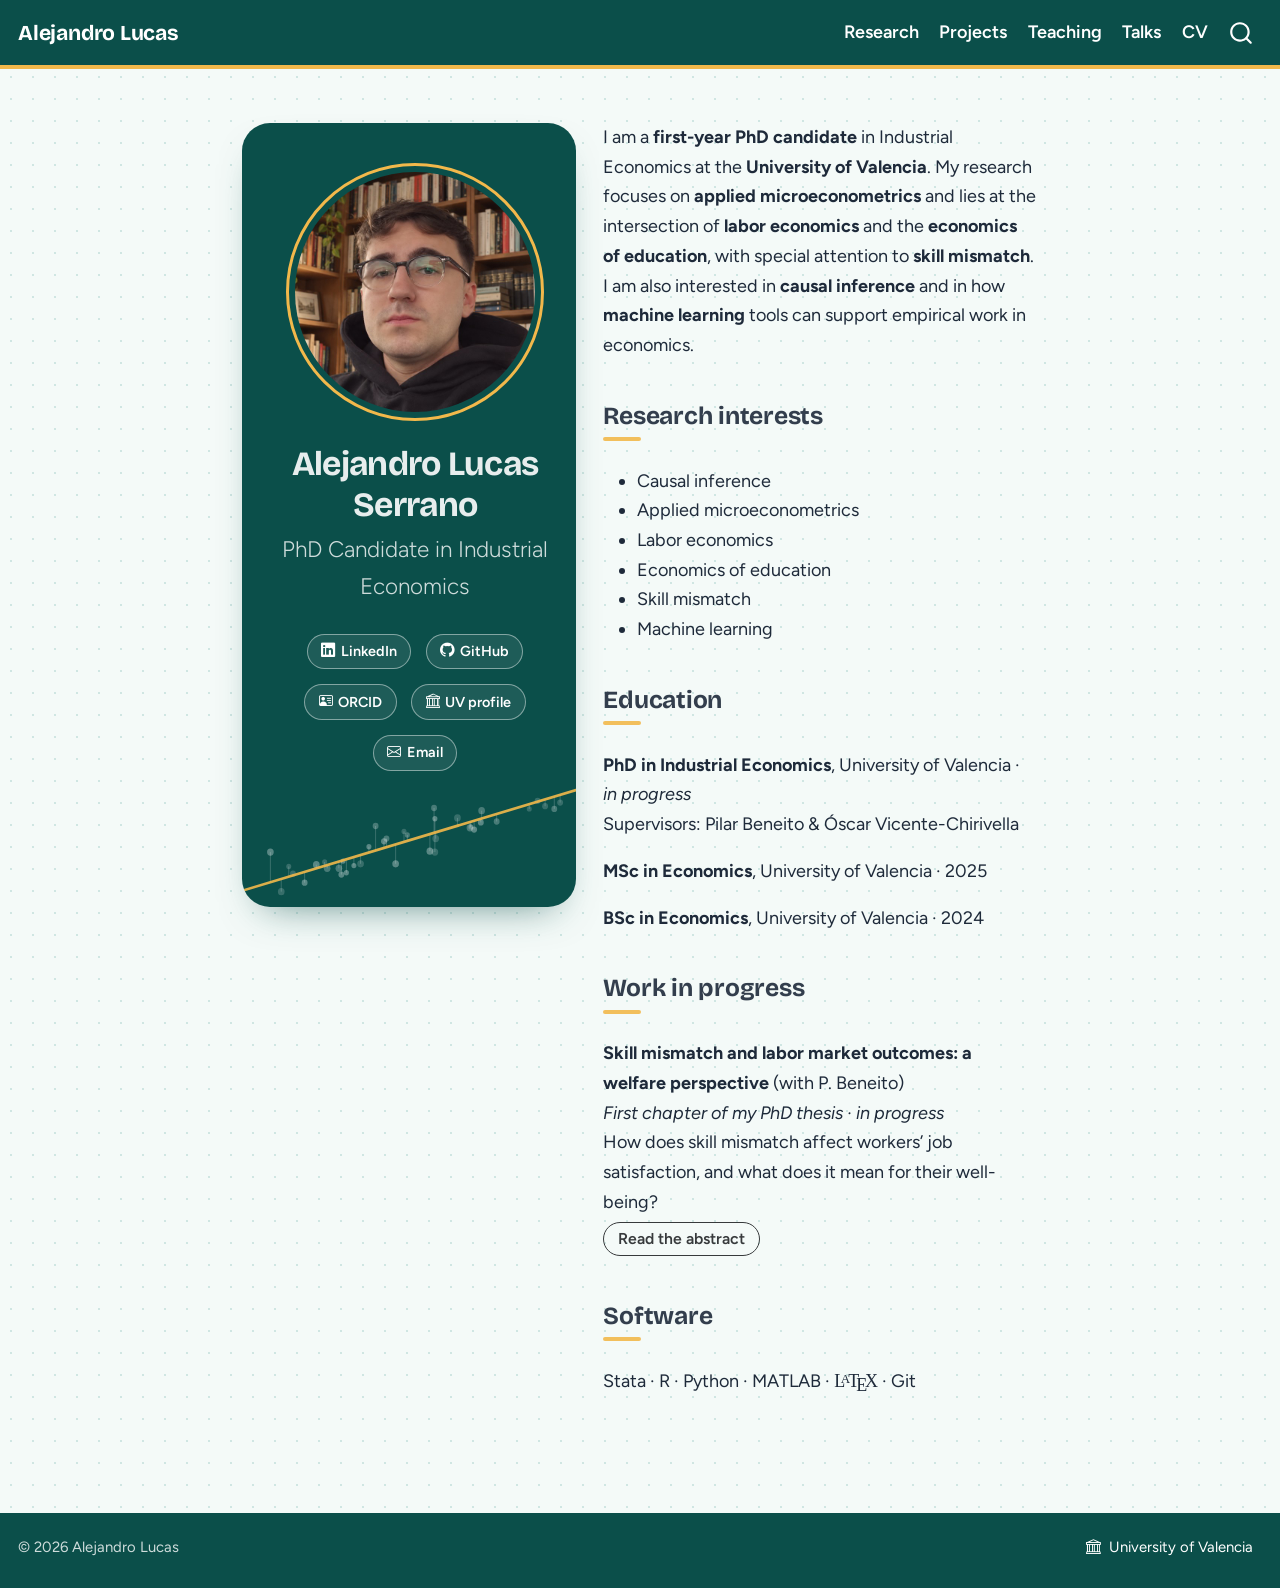
==== commit 9c17ac98: "serrano" ====
--- a/docs/index.html
+++ b/docs/index.html
@@ -7,7 +7,7 @@
 <meta name="viewport" content="width=device-width, initial-scale=1.0, user-scalable=yes">
 
 
-<title>Alejandro Lucas</title>
+<title>Alejandro Lucas - Alejandro Lucas Serrano</title>
 <style>
 code{white-space: pre-wrap;}
 span.smallcaps{font-variant: small-caps;}
@@ -120,7 +120,7 @@
   round " style="height: 14em; width: 14em;">
 <header id="title-block-header" class="quarto-title-block default">
 <div class="quarto-title">
-<h1 class="title">Alejandro Lucas</h1>
+<h1 class="title">Alejandro Lucas Serrano</h1>
 <p class="subtitle lead">PhD Candidate in Industrial Economics</p>
 </div>
 <div class="quarto-title-meta">
